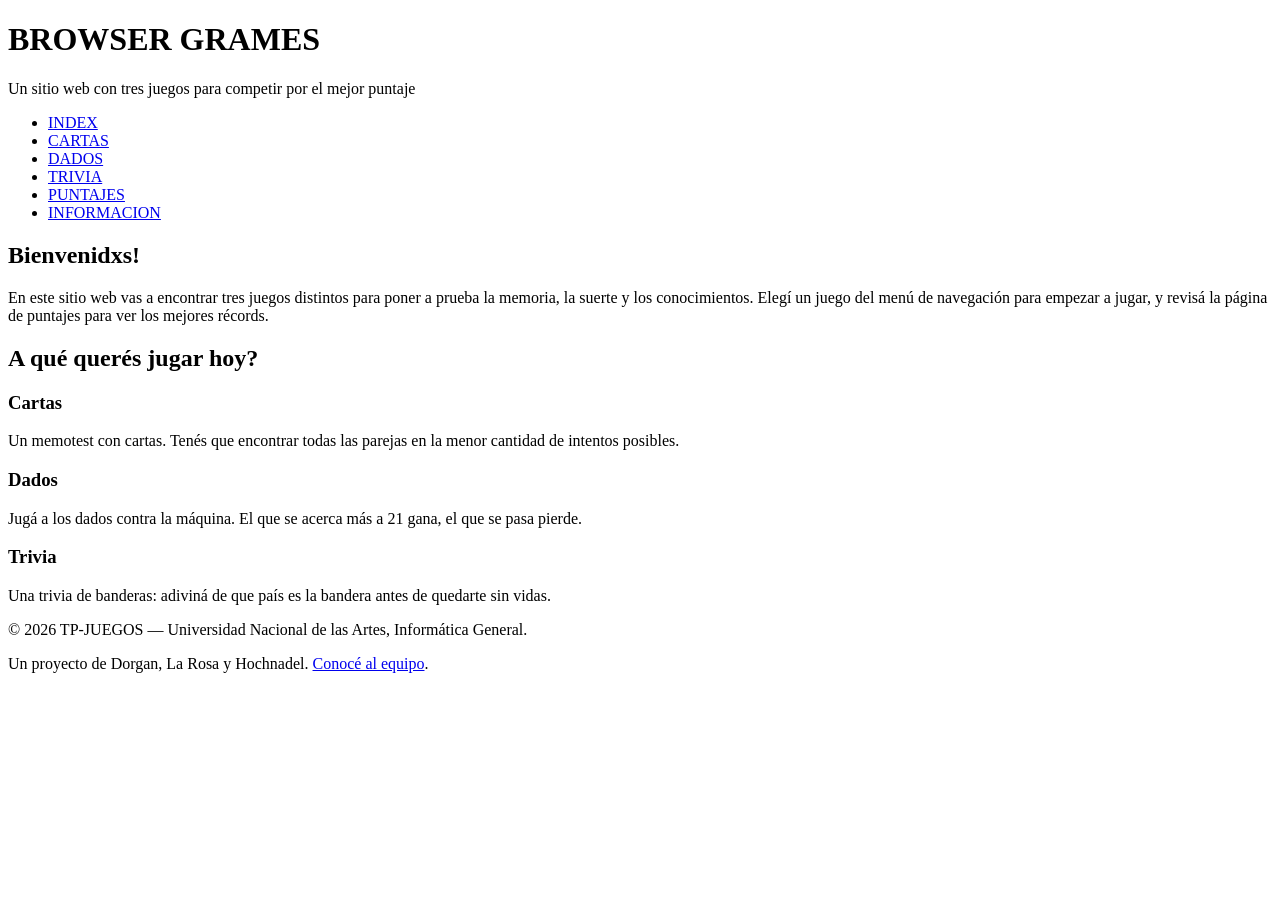
==== index.html @ cf6b8fa3 "INDEX Correcciones de redacción del contenido" ====
<!DOCTYPE html>
<html>
    <head>
        <meta charset="utf-8">

        <!--Título que aparece en la pestaña del navegador-->
        <title>JUEGOS</title>

        <!--Vinculación con la página de estilos-->
        <link href="css/estilos.css" rel="stylesheet">
    </head>
    <body>
        <header>
            <!--Título que se visualiza en el header de la página-->
            <h1>BROWSER GRAMES</h1>
            <p>Un sitio web con tres juegos para competir por el mejor puntaje</p>

            <!--Menú de navegación en el header de la página-->
            <nav> 
                <ul>
                    <li><a href="index.html">INDEX</a></li>
                    <li><a href="juegos-html/cartas.html">CARTAS</a></li>
                    <li><a href="juegos-html/dados.html">DADOS</a></li>
                    <li><a href="juegos-html/trivia.html">TRIVIA</a></li>
                    <li><a href="puntajes.html">PUNTAJES</a></li>
                    <li><a href="informacion.html">INFORMACION</a></li>
                </ul>
            </nav>
        </header>

        <!--Contenido principal de la página-->
        <main>
            <section>
                <h2>Bienvenidxs!</h2>
                <p>
                En este sitio web vas a encontrar tres juegos distintos para poner a prueba la memoria, la suerte y los conocimientos.
                Elegí un juego del menú de navegación para empezar a jugar, y revisá la página de puntajes para ver los mejores récords.
                </p>
            </section>

            <!--Explicación breve de cada juego-->
            <section>
                <h2>A qué querés jugar hoy?</h2>
                <article>
                    <h3>Cartas</h3>
                    <p>Un memotest con cartas. Tenés que encontrar todas las parejas en la menor cantidad de intentos posibles.</p>
                </article>
                <article>
                    <h3>Dados</h3>
                    <p>Jugá a los dados contra la máquina. El que se acerca más a 21 gana, el que se pasa pierde.</p>
                </article>
                <article>
                    <h3>Trivia</h3>
                    <p>Una trivia de banderas: adiviná de que país es la bandera antes de quedarte sin vidas.</p>
                </article>
            </section>
        </main>

        <!--Contenido que se visualiza en el pie de la página-->
        <footer>
            <p>&copy; 2026 TP-JUEGOS — Universidad Nacional de las Artes, Informática General.</p>
            <p>Un proyecto de Dorgan, La Rosa y Hochnadel. <a href="informacion.html">Conocé al equipo</a>.</p>
        </footer>
    </body>
</html>
---- css/estilos.css ----
.triviaCorrecto {
    background-color: green;
}

.triviaIncorrecto {
    background-color: red;
}
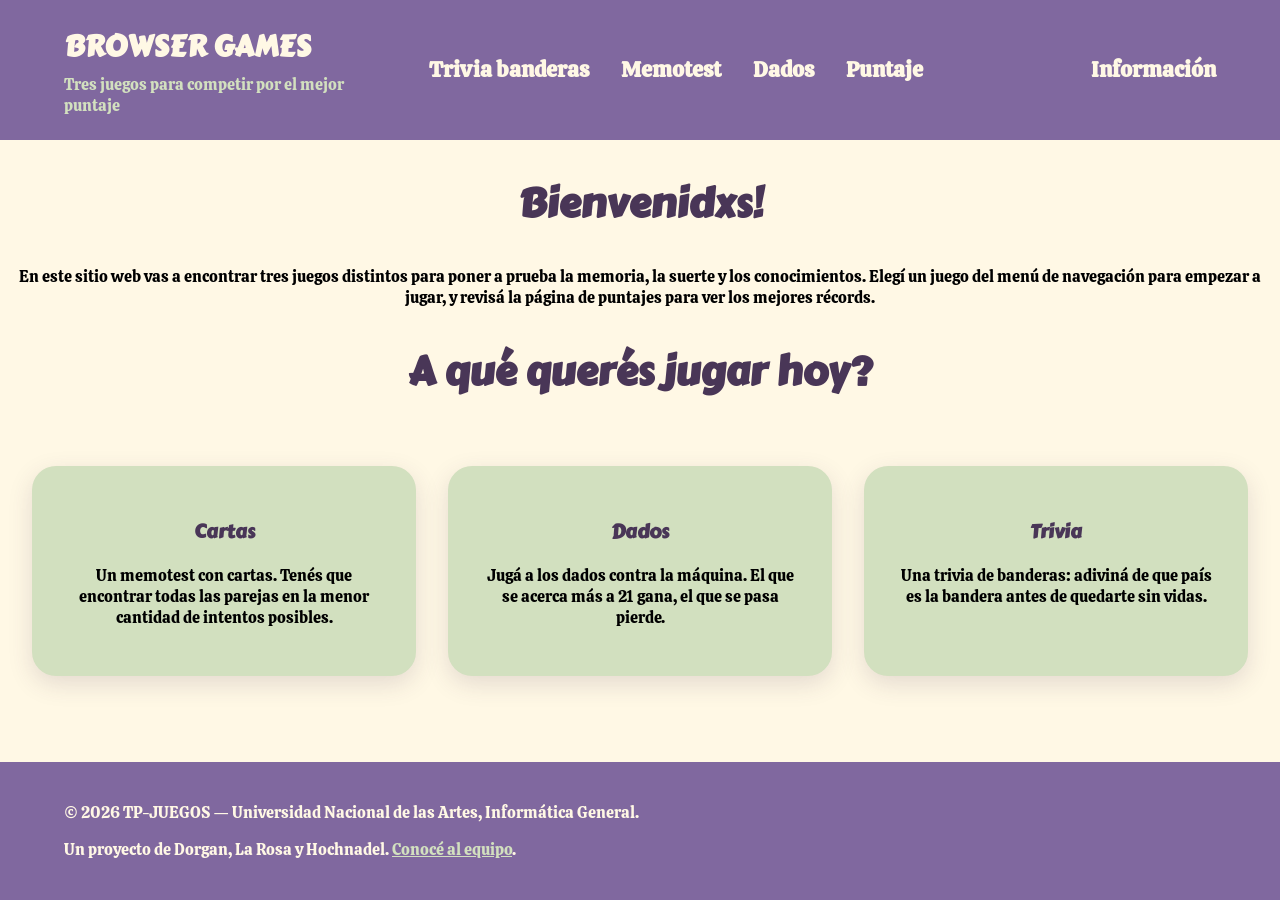
==== commit 12c2e9b5: "CSS Estetica general - menu de navegacion y del index - tarjetas y textos centrados - enfasis en pag" ====
--- a/index.html
+++ b/index.html
@@ -2,65 +2,74 @@
 <html>
     <head>
         <meta charset="utf-8">
-
+        
         <!--Título que aparece en la pestaña del navegador-->
         <title>JUEGOS</title>
-
+        <link href="https://fonts.googleapis.com/css2?family=Carter+One&display=swap" rel="stylesheet">
+        <link href="https://fonts.googleapis.com/css2?family=Calistoga&display=swap" rel="stylesheet">
         <!--Vinculación con la página de estilos-->
         <link href="css/estilos.css" rel="stylesheet">
     </head>
     <body>
-        <header>
-            <!--Título que se visualiza en el header de la página-->
-            <h1>BROWSER GRAMES</h1>
-            <p>Un sitio web con tres juegos para competir por el mejor puntaje</p>
+        <div id="contenedor">
+            <header>
+                <!--Título que se visualiza en el header de la página-->
+                <div class="navMarca">
+                    <h1>BROWSER GAMES</h1>
+                    <p>Tres juegos para competir por el mejor puntaje</p>
+                </div>
 
-            <!--Menú de navegación en el header de la página-->
-            <nav> 
-                <ul>
-                    <li><a href="index.html">INDEX</a></li>
-                    <li><a href="juegos-html/cartas.html">CARTAS</a></li>
-                    <li><a href="juegos-html/dados.html">DADOS</a></li>
-                    <li><a href="juegos-html/trivia.html">TRIVIA</a></li>
-                    <li><a href="puntajes.html">PUNTAJES</a></li>
-                    <li><a href="informacion.html">INFORMACION</a></li>
-                </ul>
-            </nav>
-        </header>
+                <!--Menú de navegación en el header de la página-->
+                <nav> 
+                    <div class="navJuegos">
+                        <a href="juegos-html/trivia.html">Trivia banderas</a>
+                        <a href="juegos-html/cartas.html">Memotest</a>
+                        <a href="juegos-html/dados.html">Dados</a>
+                        <a href="puntajes.html">Puntaje</a>
+                    </div>
 
-        <!--Contenido principal de la página-->
-        <main>
-            <section>
-                <h2>Bienvenidxs!</h2>
-                <p>
-                En este sitio web vas a encontrar tres juegos distintos para poner a prueba la memoria, la suerte y los conocimientos.
-                Elegí un juego del menú de navegación para empezar a jugar, y revisá la página de puntajes para ver los mejores récords.
-                </p>
-            </section>
+                    <div class="navInfo">
+                        <a href="informacion.html">Información</a>
+                    </div>
+                </nav>
+            </header>
 
-            <!--Explicación breve de cada juego-->
-            <section>
-                <h2>A qué querés jugar hoy?</h2>
-                <article>
-                    <h3>Cartas</h3>
-                    <p>Un memotest con cartas. Tenés que encontrar todas las parejas en la menor cantidad de intentos posibles.</p>
-                </article>
-                <article>
-                    <h3>Dados</h3>
-                    <p>Jugá a los dados contra la máquina. El que se acerca más a 21 gana, el que se pasa pierde.</p>
-                </article>
-                <article>
-                    <h3>Trivia</h3>
-                    <p>Una trivia de banderas: adiviná de que país es la bandera antes de quedarte sin vidas.</p>
-                </article>
-            </section>
-        </main>
+            <!--Contenido principal de la página-->
+            <main>
+                <section>
+                    <h2>Bienvenidxs!</h2>
+                    <p>
+                    En este sitio web vas a encontrar tres juegos distintos para poner a prueba la memoria, la suerte y los conocimientos.
+                    Elegí un juego del menú de navegación para empezar a jugar, y revisá la página de puntajes para ver los mejores récords.
+                    </p>
+                </section>
 
-        <!--Contenido que se visualiza en el pie de la página-->
-        <footer>
-            <p>&copy; 2026 TP-JUEGOS — Universidad Nacional de las Artes, Informática General.</p>
-            <p>Un proyecto de Dorgan, La Rosa y Hochnadel. <a href="informacion.html">Conocé al equipo</a>.</p>
-        </footer>
+                <!--Explicación breve de cada juego-->
+                <section>
+                    <h2>A qué querés jugar hoy?</h2>
+                    <div class="tarjetas">
+                    <article class="tarjeta">
+                        <h3>Cartas</h3>
+                        <p>Un memotest con cartas. Tenés que encontrar todas las parejas en la menor cantidad de intentos posibles.</p>
+                    </article>
+                    <article class="tarjeta">
+                        <h3>Dados</h3>
+                        <p>Jugá a los dados contra la máquina. El que se acerca más a 21 gana, el que se pasa pierde.</p>
+                    </article>
+                    <article class="tarjeta">
+                        <h3>Trivia</h3>
+                        <p>Una trivia de banderas: adiviná de que país es la bandera antes de quedarte sin vidas.</p>
+                    </article>
+                    </div>
+                </section>
+            </main>
+
+            <!--Contenido que se visualiza en el pie de la página-->
+            <footer>
+                <p>&copy; 2026 TP-JUEGOS — Universidad Nacional de las Artes, Informática General.</p>
+                <p>Un proyecto de Dorgan, La Rosa y Hochnadel. <a href="informacion.html">Conocé al equipo</a>.</p>
+            </footer>
+        </div>
     </body>
 </html>
 
--- a/css/estilos.css
+++ b/css/estilos.css
@@ -1,7 +1,214 @@
-.triviaCorrecto {
-    background-color: green;
-}
-
-.triviaIncorrecto {
-    background-color: red;
-}+/* ============================= */
+/* ESTILOS GENERALES             */
+/* ============================= */
+
+* {
+    box-sizing: border-box;
+}
+
+body {
+    margin: 0;
+    padding:0;
+}
+
+#contenedor {
+    width: 100%;
+    max-width: 1920px;
+    min-height: 100vh;
+    margin: 0;
+    padding: 0;
+    background-color: #FFF8E5;
+    display: flex;
+    flex-direction: column;
+    font-family: "Calistoga", serif;
+    font-weight: 400;
+    font-style: normal;
+}
+
+footer, header {
+    width:100%;
+    margin: 0;
+    padding: 1.5rem 5%;
+    background-color: #80689F;
+}
+
+footer {
+    margin-top: 1rem;
+    color: #FFF8E5;
+}
+
+footer a {
+    color: #D2E0BF;
+}
+
+main {
+    flex: 1;
+    text-align: center;
+}
+
+header {
+    width: 100%;
+    margin: 0;
+    padding: 1.5rem 5%;
+    background-color: #80689F;
+
+    display: flex;
+    align-items: center;
+}
+
+/* ============================= */
+/*      MENU DE NAVEGACION       */
+/* ============================= */
+
+/* MARCA DEL SITIO EN EL INDEX */
+
+.navMarca {
+    width: 25%;
+    text-align: left;
+}
+
+.navMarca h1 {
+    margin: 0;
+    color: #FFF8E5;
+    font-family: "Carter One", "Calistoga", serif;
+    font-size: 1.8rem;
+}
+
+.navMarca p {
+    margin: 0.3rem 0 0;
+    color: #D2E0BF;
+    font-family: "Calistoga", serif;
+    font-size: 1rem;
+}
+
+/* NAVEGACION */
+
+nav {
+    width: 75%;
+    display: flex;
+    align-items: center;
+}
+
+.navJuegos {
+    width: 75%;
+    display: flex;
+    justify-content: center;
+    align-items: center;
+    gap: 2rem;
+}
+
+.navInfo {
+    width: 25%;
+    text-align: right;
+}
+
+/* PAGINAS QUE TIENEN "INICIO" */
+/*el :has() actua como un "if" de js, donde si el selector contiene la clase en el parentesis se aplican las propiedades*/
+
+nav:has(.navInicio) {
+    width: 100%;
+}
+
+.navInicio {
+    width: 25%;
+    text-align: left;
+}
+
+nav:has(.navInicio) .navJuegos {
+    width: 50%;
+}
+
+nav:has(.navInicio) .navInfo {
+    width: 25%;
+}
+
+/* LINKS */
+
+nav a {
+    color: #FFF8E5;
+    text-decoration: none;
+    font-size: 1.4rem;
+    font-weight: bold;
+}
+
+nav a:hover {
+    color: #D2E0BF;
+}
+
+/*====================*/
+/*      TITULOS       */
+/*====================*/
+
+h2 {
+    margin-bottom: 2rem;
+    color: #493657;
+    font-size: 2.5rem;
+    font-family: "Carter One", "Calistoga", serif;
+    text-align: center;
+}
+
+h3 {
+    color: #493657;
+    font-family: "Carter One", "Calistoga", serif;
+    text-align: center;
+}
+
+/*====================*/
+/*      TARJETAS      */
+/*====================*/
+
+.tarjetas {
+    display: flex;
+    justify-content: space-between;
+    gap: 2rem;
+    margin: 2rem 0;
+    padding: 2rem;
+}
+
+.tarjeta {
+    width: 33%;
+    padding: 2rem;
+    border-radius: 1.5rem;
+    background-color: #D2E0BF;
+    box-shadow: 0 0.5rem 1.5rem rgba(73, 54, 87, 0.15);
+    text-align: center;
+}
+
+.centrar {
+    max-width: 40rem;
+    margin: 3rem auto;
+    padding: 2rem;
+    color: #493657;
+    font-size: 1.8rem;
+    font-family: "Carter One", "Calistoga", serif;
+    border-radius: 1.5rem;
+    background-color: #D2E0BF;
+    box-shadow: 0 0.5rem 1.5rem rgba(73, 54, 87, 0.15);
+    
+}
+
+.centrar ul {
+    margin: 1.5rem 0 0;
+    padding: 0;
+    list-style: none;
+}
+
+.centrar li {
+    margin: 0.5rem 0;
+    font-size: 1.3rem;
+}
+
+/*=========================*/
+/*      TRIVIA ESTILOS     */
+/*=========================*/
+
+#triviaOpciones button.triviaCorrecto {
+    background-color: #D2E0BF;
+    color: #493657;
+}
+
+#triviaOpciones button.triviaIncorrecto {
+    background-color: #DA9797;
+    color: #FFF8E5;
+}
+
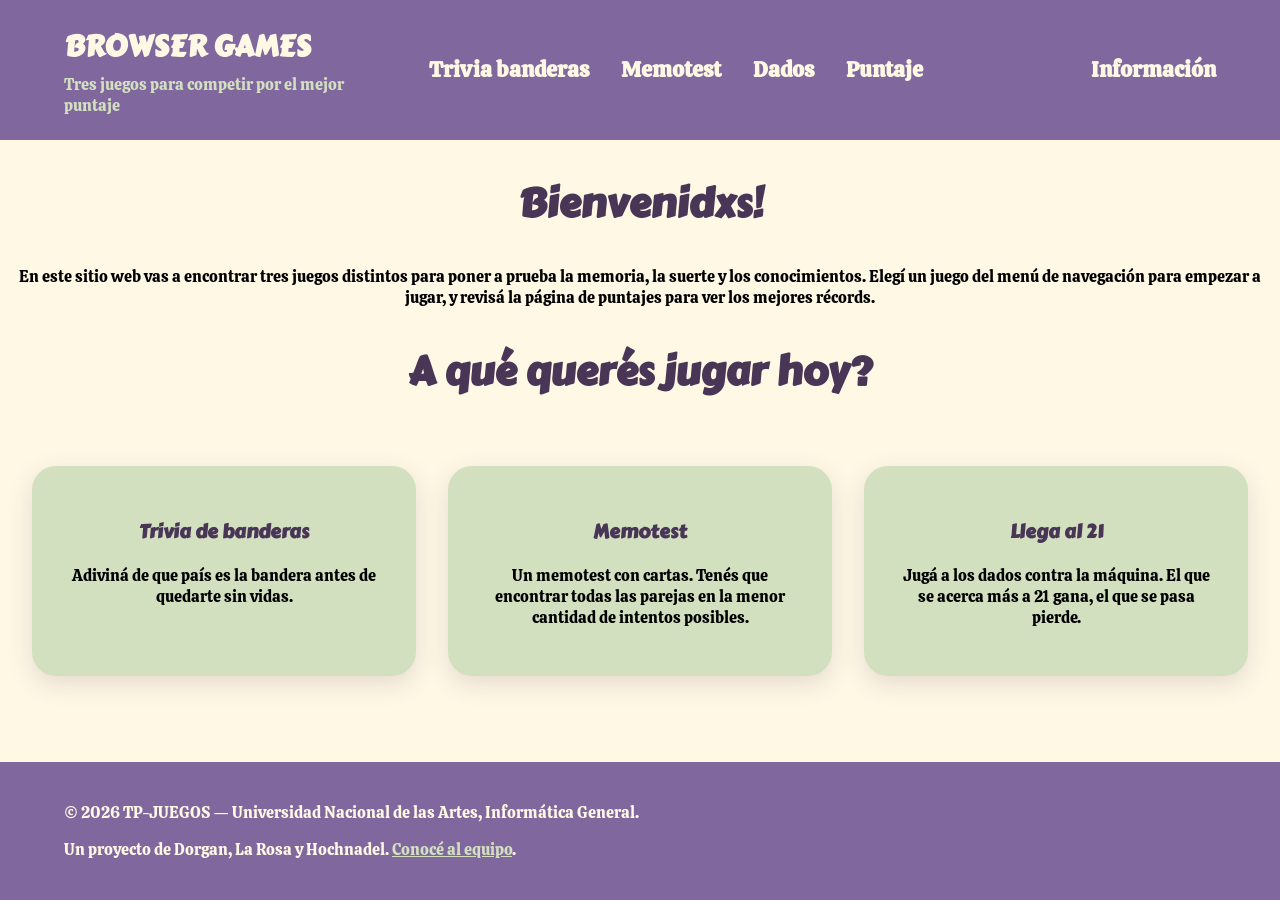
==== commit 430feaec: "CSS estilos puntajes" ====
--- a/index.html
+++ b/index.html
@@ -48,18 +48,18 @@
                 <section>
                     <h2>A qué querés jugar hoy?</h2>
                     <div class="tarjetas">
-                    <article class="tarjeta">
-                        <h3>Cartas</h3>
-                        <p>Un memotest con cartas. Tenés que encontrar todas las parejas en la menor cantidad de intentos posibles.</p>
-                    </article>
-                    <article class="tarjeta">
-                        <h3>Dados</h3>
-                        <p>Jugá a los dados contra la máquina. El que se acerca más a 21 gana, el que se pasa pierde.</p>
-                    </article>
-                    <article class="tarjeta">
-                        <h3>Trivia</h3>
-                        <p>Una trivia de banderas: adiviná de que país es la bandera antes de quedarte sin vidas.</p>
-                    </article>
+                        <article class="tarjeta">
+                            <h3>Trivia de banderas</h3>
+                            <p>Adiviná de que país es la bandera antes de quedarte sin vidas.</p>
+                        </article>
+                        <article class="tarjeta">
+                            <h3>Memotest</h3>
+                            <p>Un memotest con cartas. Tenés que encontrar todas las parejas en la menor cantidad de intentos posibles.</p>
+                        </article>
+                        <article class="tarjeta">
+                            <h3>Llega al 21</h3>
+                            <p>Jugá a los dados contra la máquina. El que se acerca más a 21 gana, el que se pasa pierde.</p>
+                        </article>
                     </div>
                 </section>
             </main>
--- a/css/estilos.css
+++ b/css/estilos.css
@@ -199,8 +199,157 @@
 }
 
 /*=========================*/
+/*        BOTONES          */
+/*=========================*/
+
+button {
+    padding: 0.8rem 1.5rem;
+    border: none;
+    border-radius: 0.7rem;
+    background-color: #493657;
+    color: #FFF8E5;
+    font-family: inherit;
+    font-size: 1rem;
+}
+
+button:hover {
+    background-color: #9F86C0;
+    transform: scale(1.03);
+}
+
+button:disabled {
+    opacity: 0.8;
+}
+
+.botonLargo {
+    display: block;
+    margin: 1.5rem auto 0;
+    width: 90%;
+    text-align: center;
+}
+
+/*=========================*/
+/*    FORMULARIO JUGADOR   */
+/*=========================*/
+
+.formularioJuego {
+    display: flex;
+    flex-direction: column;
+    align-items: center;
+    gap: 0.8rem;
+    margin: 2rem 0;
+}
+
+.formularioJuego input,
+.formularioJuego select {
+    width: 60%;
+    padding: 0.8rem;
+    border: 0.15rem solid #9F86C0;
+    border-radius: 0.7rem;
+    background-color: #FFF8E5;
+    color: #493657;
+    font-family: inherit;
+    font-size: 1rem;
+}
+
+.formularioJuego input:focus,
+.formularioJuego select:focus {
+    outline: none;
+    border-color: #493657;
+}
+
+/*=========================*/
 /*      TRIVIA ESTILOS     */
 /*=========================*/
+
+/*SECCIONES*/
+
+#triviaInicio,
+#triviaJuego,
+#triviaFinal {
+    max-width: 60rem;
+    margin: 0 auto;
+    padding: 2rem;
+    border-radius: 1.5rem;
+    background-color: white;
+    box-shadow: 0 0.5rem 1.5rem rgba(73, 54, 87, 0.15);
+    text-align: center;
+}
+
+#triviaInicio, #triviaFinal {
+    background-color: #D2E0BF;
+}
+
+/* TEXTO DE CARGA*/
+
+#triviaEstado {
+    margin: 1rem 0;
+    color: #9F86C0;
+    font-weight: bold;
+}
+
+/*STATS*/
+
+.stats {
+    display: flex;
+    justify-content: center;
+    gap: 1rem;
+    margin-bottom: 2rem;
+    flex-wrap: wrap;
+}
+
+.stats p {
+    margin: 0;
+    padding: 0.8rem 1.2rem;
+    border-radius: 0.7rem;
+    background-color: #D2E0BF;
+    font-weight: bold;
+}
+
+
+/* IMAGEN BANDERA */
+
+#imgBandera {
+    display: flex;
+    justify-content: center;
+    margin: 2rem 0;
+}
+
+#imgBandera img {
+    width: 60%;
+    max-width: 30rem;
+    border-radius: 1rem;
+    box-shadow: 0 0.4rem 1rem rgba(73, 54, 87, 0.2);
+}
+
+/* OPCIONES*/
+
+#triviaOpciones {
+    display: flex;
+    justify-content: center;
+    gap: 1rem;
+    flex-wrap: wrap;
+    margin: 2rem 0;
+}
+
+#triviaOpciones button {
+    width: 40%;
+    background-color: #BE95C4;
+    color: #493657;
+}
+
+#triviaOpciones button:hover {
+    background-color: #9F86C0;
+    color: #FFF8E5;
+}
+
+#triviaOpciones button:disabled:hover {
+    transform: none;
+    background-color: #BE95C4;
+    color: #493657;
+}
+
+/* RESPUESTAS*/
 
 #triviaOpciones button.triviaCorrecto {
     background-color: #D2E0BF;
@@ -212,3 +361,88 @@
     color: #FFF8E5;
 }
 
+/* Evita que hover cambie el color de una respuesta */
+#triviaOpciones button.triviaCorrecto:disabled:hover {
+    background-color: #D2E0BF;
+    color: #493657;
+}
+
+#triviaOpciones button.triviaIncorrecto:disabled:hover {
+    background-color: #DA9797;
+    color: #FFF8E5;
+}
+
+#triviaSiguiente {
+    margin-top: 1rem;
+    background-color: #493657;
+}
+
+
+/* RESULTADO FINAL*/
+
+#triviaFinal p {
+    font-size: 1.3rem;
+}
+
+#triviaResultado {
+    font-size: 2.2rem;
+    color: #493657;
+}
+
+#triviaPuntaje {
+    font-size: 2rem;
+    font-weight: bold;
+}
+
+/*=========================*/
+/*      CARTAS ESTILOS     */
+/*=========================*/
+
+.seccion-juego {
+    max-width: 60rem;
+    margin: 2rem auto;
+    padding: 2rem;
+    border-radius: 1.5rem;
+    background-color: #D2E0BF;
+    box-shadow: 0 0.5rem 1.5rem rgba(73, 54, 87, 0.15);
+    text-align: center;
+}
+
+
+/*GRILLA DEL TABLERO*/
+
+#tableroCartas {
+    max-width: 50rem;
+    margin: 2rem auto;
+    display: grid;
+    grid-template-columns: repeat(4, 1fr);
+    gap: 1rem;
+}
+
+#tableroCartas img {
+    width: 100%;
+    aspect-ratio: 1; /*hace que la carta sea cuadrada*/
+    object-fit: cover; /*hace que la imagen ocupe el cuadrado sin deformarse*/
+    border-radius: 0.8rem;
+    cursor: pointer;
+    box-shadow: 0 0.3rem 0.8rem rgba(73, 54, 87, 0.2);
+}
+
+#tableroCartas img:hover {
+transform: scale(1.03);
+}
+
+#tableroCartas img.encontrada {
+    opacity: 0.65;
+    box-shadow: 0 0 0 0.2rem #9F86C0;
+}
+
+/*=========================*/
+/*        PUNTAJES         */
+/*========================*/
+
+.puntajes {
+    width: 100%;
+    margin: 3rem auto;
+    padding: 2rem;
+}
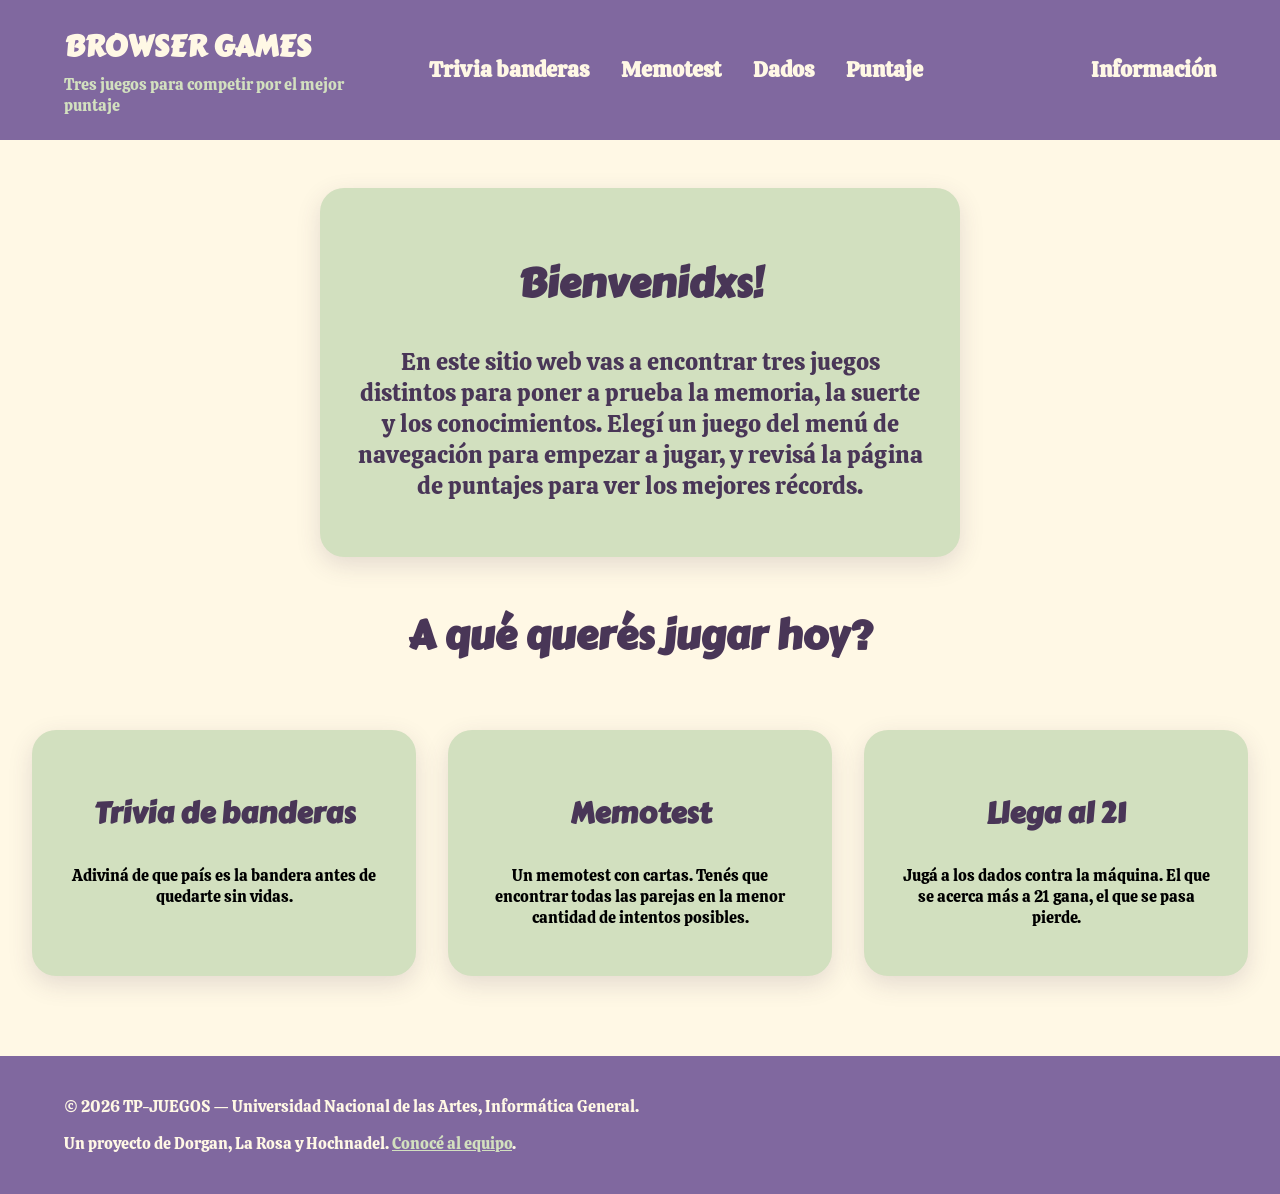
==== commit f59ec1cb: "dados.html le agregué una class al section de instrucciones que faltaba para" ====
--- a/index.html
+++ b/index.html
@@ -13,6 +13,7 @@
     <body>
         <div id="contenedor">
             <header>
+                
                 <!--Título que se visualiza en el header de la página-->
                 <div class="navMarca">
                     <h1>BROWSER GAMES</h1>
@@ -36,7 +37,7 @@
 
             <!--Contenido principal de la página-->
             <main>
-                <section>
+                <section class="centrar">
                     <h2>Bienvenidxs!</h2>
                     <p>
                     En este sitio web vas a encontrar tres juegos distintos para poner a prueba la memoria, la suerte y los conocimientos.
--- a/css/estilos.css
+++ b/css/estilos.css
@@ -174,6 +174,10 @@
     text-align: center;
 }
 
+.tarjeta h3 {
+    font-size: 1.8rem;
+}
+
 .centrar {
     max-width: 40rem;
     margin: 3rem auto;
@@ -185,6 +189,11 @@
     background-color: #D2E0BF;
     box-shadow: 0 0.5rem 1.5rem rgba(73, 54, 87, 0.15);
     
+}
+
+.centrar p {
+    font-size: 1.5rem;
+    font-family:  "Calistoga", serif;
 }
 
 .centrar ul {
@@ -219,6 +228,11 @@
 
 button:disabled {
     opacity: 0.8;
+    transform: none;
+}
+
+button:disabled:hover {
+    background-color: #493657;
 }
 
 .botonLargo {
@@ -289,12 +303,14 @@
 }
 
 /*STATS*/
+/*COMPARTIDO CON MEMOTEST*/
 
 .stats {
     display: flex;
     justify-content: center;
     gap: 1rem;
     margin-bottom: 2rem;
+    margin-top: 2rem;
     flex-wrap: wrap;
 }
 
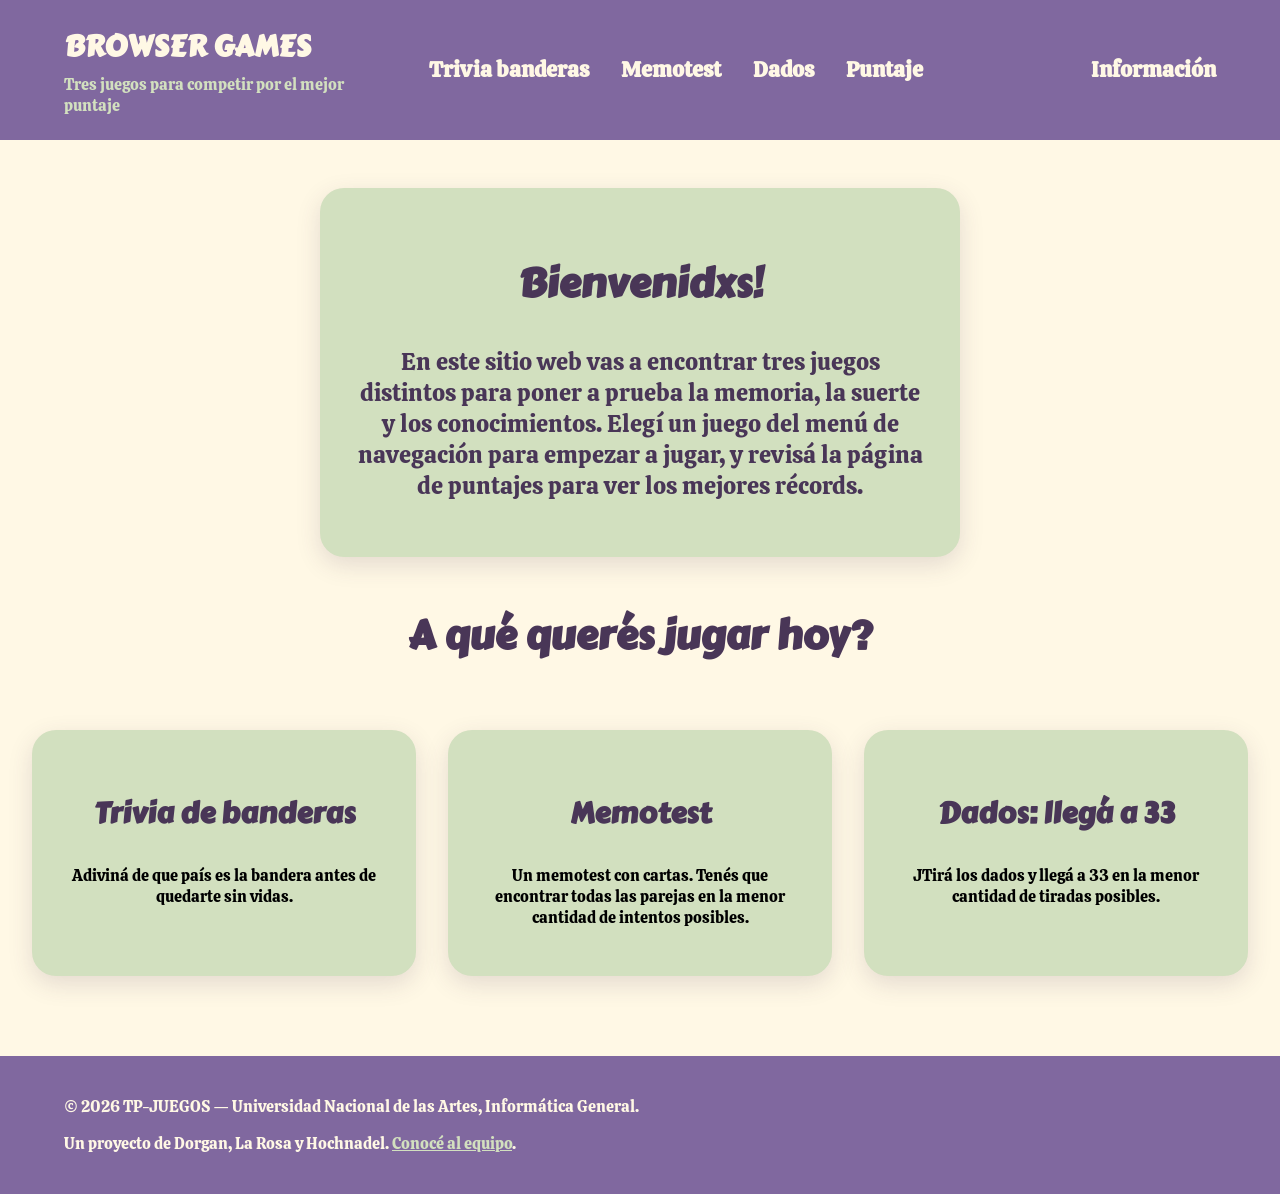
==== commit 06135812: "index.html Actualización de la descripción del juego de dados, porque la que estaba era del juego an" ====
--- a/index.html
+++ b/index.html
@@ -7,6 +7,7 @@
         <title>JUEGOS</title>
         <link href="https://fonts.googleapis.com/css2?family=Carter+One&display=swap" rel="stylesheet">
         <link href="https://fonts.googleapis.com/css2?family=Calistoga&display=swap" rel="stylesheet">
+
         <!--Vinculación con la página de estilos-->
         <link href="css/estilos.css" rel="stylesheet">
     </head>
@@ -58,8 +59,8 @@
                             <p>Un memotest con cartas. Tenés que encontrar todas las parejas en la menor cantidad de intentos posibles.</p>
                         </article>
                         <article class="tarjeta">
-                            <h3>Llega al 21</h3>
-                            <p>Jugá a los dados contra la máquina. El que se acerca más a 21 gana, el que se pasa pierde.</p>
+                            <h3>Dados: llegá a 33</h3>
+                            <p>JTirá los dados y llegá a 33 en la menor cantidad de tiradas posibles.</p>
                         </article>
                     </div>
                 </section>
--- a/css/estilos.css
+++ b/css/estilos.css
@@ -153,9 +153,9 @@
     text-align: center;
 }
 
-/*====================*/
-/*      TARJETAS      */
-/*====================*/
+/*================================*/
+/*      TARJETAS Y SECCIONES      */
+/*================================*/
 
 .tarjetas {
     display: flex;
@@ -205,6 +205,20 @@
 .centrar li {
     margin: 0.5rem 0;
     font-size: 1.3rem;
+}
+
+.seccion-juego {
+    max-width: 60rem;
+    margin: 2rem auto;
+    padding: 2rem;
+    border-radius: 1.5rem;
+    background-color: #D2E0BF;
+    box-shadow: 0 0.5rem 1.5rem rgba(73, 54, 87, 0.15);
+    text-align: center;
+}
+
+.seccion-juego ol {
+    list-style: none;
 }
 
 /*=========================*/
@@ -278,20 +292,8 @@
 
 /*SECCIONES*/
 
-#triviaInicio,
-#triviaJuego,
-#triviaFinal {
-    max-width: 60rem;
-    margin: 0 auto;
-    padding: 2rem;
-    border-radius: 1.5rem;
-    background-color: white;
-    box-shadow: 0 0.5rem 1.5rem rgba(73, 54, 87, 0.15);
-    text-align: center;
-}
-
-#triviaInicio, #triviaFinal {
-    background-color: #D2E0BF;
+#triviaPreguntas {
+    background-color: #FFFFFF;
 }
 
 /* TEXTO DE CARGA*/
@@ -413,17 +415,6 @@
 /*=========================*/
 /*      CARTAS ESTILOS     */
 /*=========================*/
-
-.seccion-juego {
-    max-width: 60rem;
-    margin: 2rem auto;
-    padding: 2rem;
-    border-radius: 1.5rem;
-    background-color: #D2E0BF;
-    box-shadow: 0 0.5rem 1.5rem rgba(73, 54, 87, 0.15);
-    text-align: center;
-}
-
 
 /*GRILLA DEL TABLERO*/
 
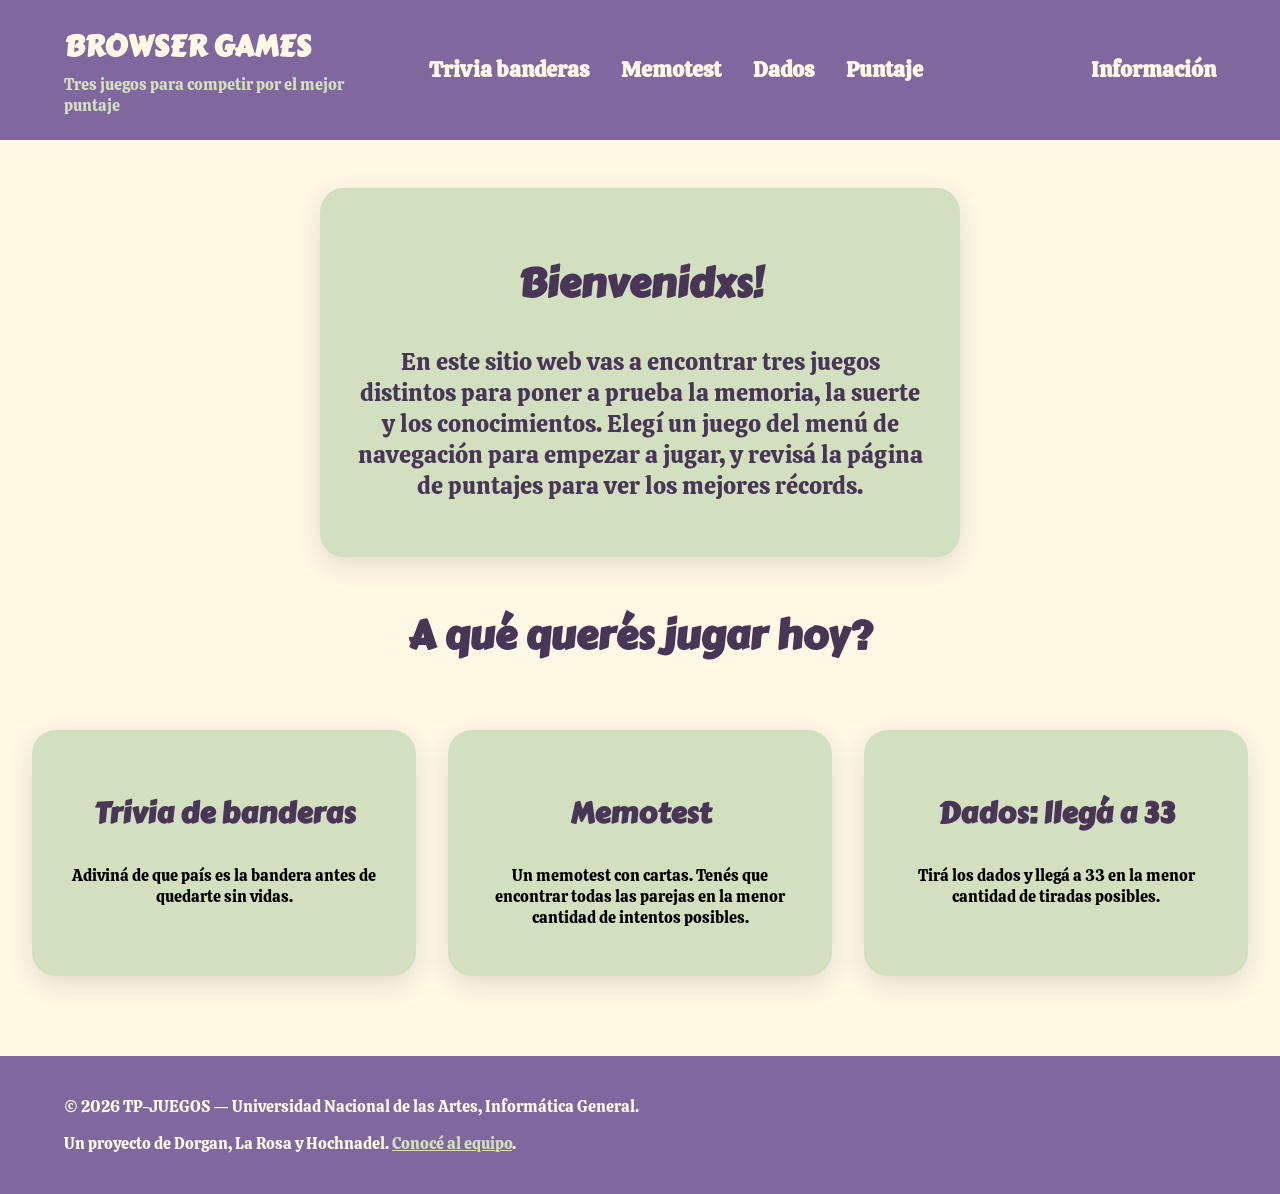
==== commit cf87a668: "index.html Corrección de ortografía" ====
--- a/index.html
+++ b/index.html
@@ -60,7 +60,7 @@
                         </article>
                         <article class="tarjeta">
                             <h3>Dados: llegá a 33</h3>
-                            <p>JTirá los dados y llegá a 33 en la menor cantidad de tiradas posibles.</p>
+                            <p>Tirá los dados y llegá a 33 en la menor cantidad de tiradas posibles.</p>
                         </article>
                     </div>
                 </section>
